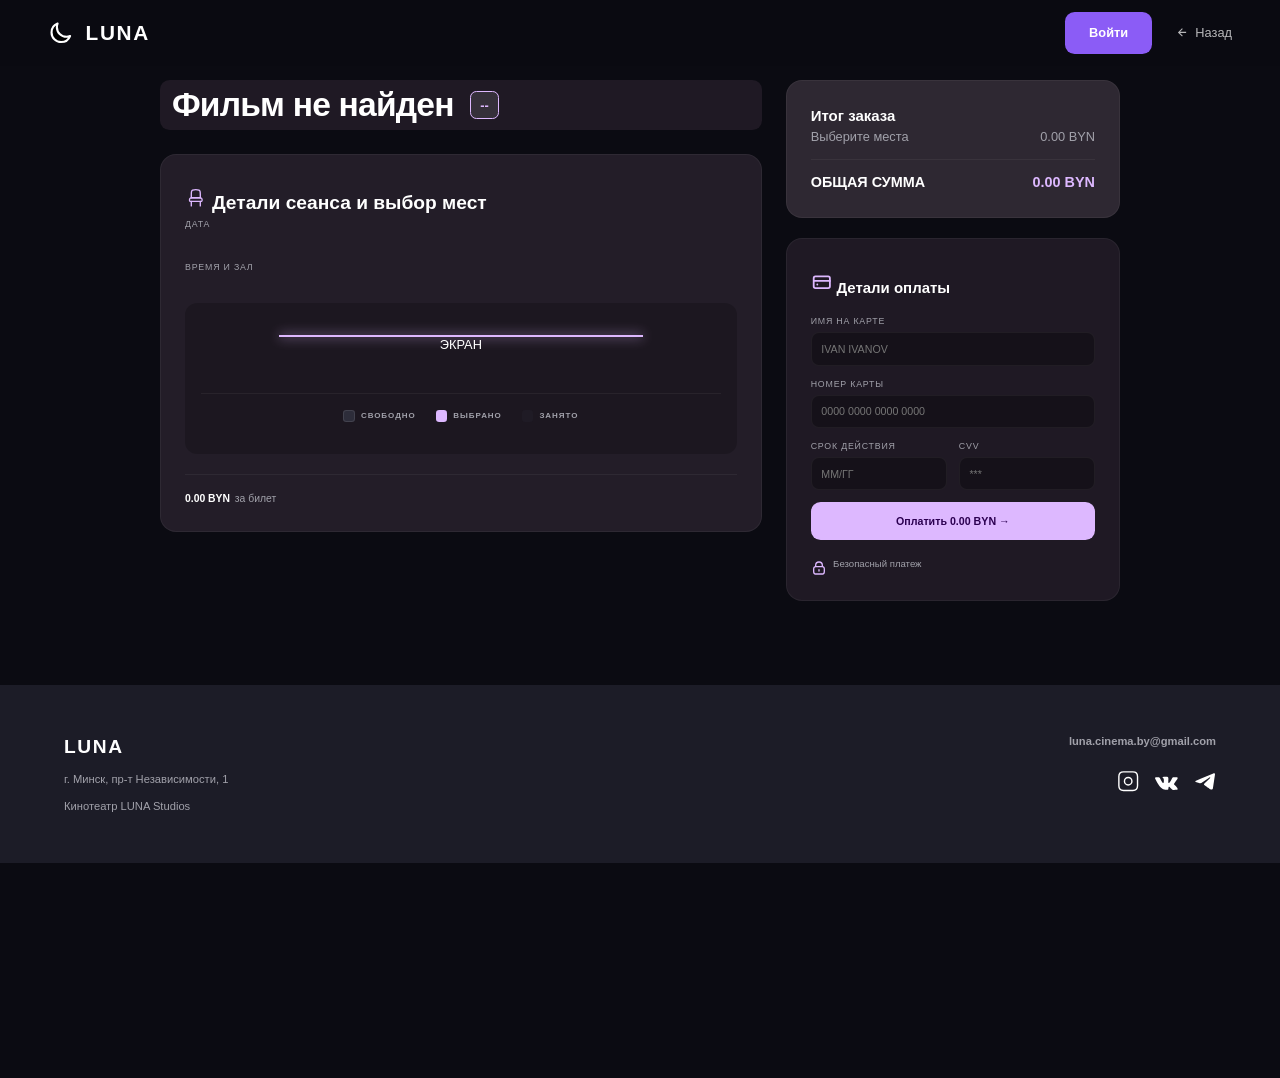
==== tickets/tickets.html @ 0616e710 "Added page for buy tickets" ====
<!doctype html>
<html lang="ru">
  <head>
    <meta charset="UTF-8" />
    <meta name="viewport" content="width=device-width, initial-scale=1.0" />
    <title>LUNA — Оформление билетов</title>
    <link rel="stylesheet" href="../css/tickets.css" />
  </head>
  <body class="tickets-page">
    <header class="header">
      <div class="logo">
        <svg width="24px" height="24px" viewBox="0 0 24 24" role="img">
          <title>Логотип кинотеатра Luna</title>
          <path
            d="M3.32031 11.6835C3.32031 16.6541 7.34975 20.6835 12.3203 20.6835C16.1075 20.6835 19.3483 18.3443 20.6768 15.032C19.6402 15.4486 18.5059 15.6834 17.3203 15.6834C12.3497 15.6834 8.32031 11.654 8.32031 6.68342C8.32031 5.50338 8.55165 4.36259 8.96453 3.32996C5.65605 4.66028 3.32031 7.89912 3.32031 11.6835Z"
            stroke="#ffffff"
            stroke-width="2"
            stroke-linecap="round"
            stroke-linejoin="round"
          />
        </svg>
        <span>LUNA</span>
      </div>

      <div class="header-actions">
        <a href="../login/login.html" class="btn-login">Войти</a>
        <a href="../index.html" class="back-link">
          <svg
            width="16"
            height="16"
            viewBox="0 0 24 24"
            fill="none"
            role="img"
            stroke="currentColor"
            stroke-width="2"
          >
            <title>Стрелка назад</title>
            <path d="M19 12H5M12 19l-7-7 7-7" />
          </svg>
          Назад
        </a>
      </div>
    </header>

    <main class="container purchase-grid">
      <section class="selection-side">
        <div class="movie-main-info movie-card-bg">
          <h1 id="movie-title">Загрузка...</h1>
          <span class="age-badge" id="movie-age">--</span>
        </div>

        <div class="card selection-card-bg">
          <h2 class="card-title">
            <svg
              class="icons"
              width="27px"
              height="27px"
              viewBox="0 0 24 24"
              role="img"
              fill="none"
            >
              <title>Кресло</title>
              <path
                d="M17 21V16M7 21V16"
                stroke="#DDB8FF"
                stroke-width="1.5"
                stroke-linecap="round"
              />
              <path
                d="M15.4998 12H8.49977C6.84985 12 6.02489 12 5.51233 12.5858C5.22645 12.9125 5.10002 13.3503 5.0441 14.0008C4.96666 14.9018 4.92793 15.3523 5.22514 15.6762C5.52235 16 6.01482 16 6.99977 16H16.9998C17.9847 16 18.4772 16 18.7744 15.6762C19.0716 15.3523 19.0329 14.9018 18.9554 14.0008C18.8995 13.3503 18.7731 12.9125 18.4872 12.5858C17.9746 12 17.1497 12 15.4998 12Z"
                stroke="#DDB8FF"
                stroke-width="1.5"
              />
              <path
                d="M7 8C7 6.13077 7 5.19615 7.40192 4.5C7.66523 4.04394 8.04394 3.66523 8.5 3.40192C9.19615 3 10.1308 3 12 3C13.8692 3 14.8038 3 15.5 3.40192C15.9561 3.66523 16.3348 4.04394 16.5981 4.5C17 5.19615 17 6.13077 17 8V12H7V8Z"
                stroke="#DDB8FF"
                stroke-width="1.5"
              />
            </svg>
            Детали сеанса и выбор мест
          </h2>

          <div class="input-group">
            <label>ДАТА</label>
            <div class="chips" id="dates-container"></div>
          </div>

          <div class="input-group">
            <label>ВРЕМЯ И ЗАЛ</label>
            <div class="chips" id="times-container"></div>
          </div>

          <div class="hall-scheme">
            <div class="screen-line">ЭКРАН</div>
            <div class="seats-grid" id="seats-grid"></div>

            <div class="legend">
              <div class="legend-item">
                <span class="seat-icon free"></span> СВОБОДНО
              </div>
              <div class="legend-item">
                <span class="seat-icon selected"></span> ВЫБРАНО
              </div>
              <div class="legend-item">
                <span class="seat-icon busy"></span> ЗАНЯТО
              </div>
            </div>
          </div>

          <div class="price-display">
            <span class="price-label" id="price-per-ticket">0.00 BYN</span>
            <span class="price-label"> за билет</span>
          </div>
        </div>
      </section>

      <aside class="sidebar-side">
        <div class="card summary-card-bg">
          <h3>Итог заказа</h3>
          <div class="summary-line">
            <span id="summary-label">Выберите места</span>
            <span id="summary-price">0.00 BYN</span>
          </div>
          <div class="summary-total">
            <span>ОБЩАЯ СУММА</span>
            <span id="total-price">0.00 BYN</span>
          </div>
        </div>

        <div class="card payment-card-bg">
          <h3>
            <svg
              class="icons"
              width="27px"
              height="27px"
              viewBox="0 0 24 24"
              fill="none"
            >
              <title>Оплата</title>
              <rect
                x="3"
                y="6"
                width="18"
                height="13"
                rx="2"
                stroke="#DDB8FF"
                stroke-width="2"
              />
              <path
                d="M7 15H7.01"
                stroke="#DDB8FF"
                stroke-width="2"
                stroke-linecap="round"
              />
              <path
                d="M4 11H21"
                stroke="#DDB8FF"
                stroke-width="2"
                stroke-linecap="round"
              />
            </svg>
            Детали оплаты
          </h3>
          <form id="payment-form">
            <div class="field">
              <label>ИМЯ НА КАРТЕ</label>
              <input type="text" placeholder="IVAN IVANOV" required />
            </div>
            <div class="field">
              <label>НОМЕР КАРТЫ</label>
              <input type="text" placeholder="0000 0000 0000 0000" required />
            </div>
            <div class="field-row">
              <div class="field">
                <label>СРОК ДЕЙСТВИЯ</label>
                <input type="text" placeholder="ММ/ГГ" required />
              </div>
              <div class="field">
                <label>CVV</label>
                <input
                  type="password"
                  placeholder="***"
                  maxlength="3"
                  required
                />
              </div>
            </div>
            <button type="submit" class="pay-button">
              Оплатить <span id="btn-total">0.00 BYN</span> →
            </button>
          </form>
          <div class="secure-info">
            <svg
              class="icons"
              width="20px"
              height="20px"
              viewBox="0 0 24 24"
              role="img"
              fill="none"
              xmlns="http://www.w3.org/2000/svg"
            >
              <title>Замок</title>
              <path
                d="M12 14.5V16.5M7 10.0288C7.47142 10 8.05259 10 8.8
                         10H15.2C15.9474 10 16.5286 10 17 10.0288M7 10.0288C6.41168
                          10.0647 5.99429 10.1455 5.63803 10.327C5.07354 10.6146 4.6146 11.0735 4.32698 11.638C4 12.2798 4 13.1198 4 14.8V16.2C4 17.8802 4 18.7202 4.32698 19.362C4.6146 19.9265 5.07354 20.3854 5.63803 20.673C6.27976 21 7.11984 21 8.8 21H15.2C16.8802 21 17.7202 21 18.362 20.673C18.9265 20.3854 19.3854 19.9265 19.673 19.362C20 18.7202 20 17.8802 20 16.2V14.8C20 13.1198 20 12.2798 19.673 11.638C19.3854 11.0735 18.9265 10.6146 18.362 10.327C18.0057 10.1455 17.5883 10.0647 17 10.0288M7 10.0288V8C7 5.23858 9.23858 3 12 3C14.7614 3 17 5.23858 17 8V10.0288"
                stroke="#DDB8FF"
                stroke-width="2"
                stroke-linecap="round"
                stroke-linejoin="round"
              />
            </svg>
            Безопасный платеж
          </div>
        </div>
      </aside>
    </main>

    <div id="footer-place"></div>
    <script src="../components/common.js"></script>

    <script src="tickets.js"></script>
  </body>
</html>
---- css/tickets.css ----
* {
	margin: 0;
	padding: 0;
	box-sizing: border-box;
}

html,
body {
	overflow-x: hidden;
	position: relative;
	width: 100%;
	margin: 0;
	padding: 0;
}

body {
	background-color: #0b0b12;
	color: #fff;
	font-family: Inter, sans-serif;
	line-height: 1.5;
	zoom: 0.8;
}

.container {
	max-width: 1240px;
	margin: 0 auto;
	padding: 0 20px;
}

.header {
	display: flex;
	justify-content: space-between;
	align-items: center;
	padding: 15px 60px;
	position: fixed;
	top: 0;
	width: 100%;
	z-index: 1000;
	background: rgba(11, 11, 18, 0.95);
	backdrop-filter: blur(15px);
}
.header .logo {
	flex: 1;
	display: flex;
	align-items: center;
	gap: 15px;
	text-decoration: none;
}
.header .logo span {
	font-size: 26px;
	font-weight: 800;
	color: #fff;
	letter-spacing: 2px;
}
.header .logo svg {
	width: 32px;
	height: 32px;
}
.header .header-actions {
	display: flex;
	align-items: center;
	gap: 30px;
}

.btn-login {
	background: #8b5cf6;
	color: white;
	padding: 8px 14px;
	border: none;
	border-radius: 12px;
	font-weight: 600;
	cursor: pointer;
	transition: all 0.3s cubic-bezier(0.4, 0, 0.2, 1);
	text-decoration: none;
}
.btn-login:hover {
	transform: scale(1.05);
	box-shadow: 0 10px 20px rgba(139, 92, 246, 0.3);
	background: rgb(156.1976744186, 116.1656976744, 247.3343023256);
}

.btn-primary {
	background: #8b5cf6;
	color: white;
	padding: 18px 36px;
	border: none;
	border-radius: 14px;
	font-size: 1.1rem;
	font-weight: 700;
	cursor: pointer;
	transition: all 0.3s cubic-bezier(0.4, 0, 0.2, 1);
	text-decoration: none;
}
.btn-primary:hover {
	transform: scale(1.05);
	box-shadow: 0 12px 24px rgba(139, 92, 246, 0.4);
	background: rgb(156.1976744186, 116.1656976744, 247.3343023256);
}

.btn-outline {
	background: transparent;
	color: #fff;
	border: 2px solid rgba(255, 255, 255, 0.2);
	padding: 18px 38px;
	border-radius: 14px;
	font-size: 1.1rem;
	font-weight: 700;
	cursor: pointer;
	transition: all 0.3s ease;
}
.btn-outline:hover {
	border-color: #8b5cf6;
	background: rgba(139, 92, 246, 0.1);
	transform: scale(1.05);
}

.back-link {
	display: flex;
	align-items: center;
	gap: 8px;
	color: #fff;
	text-decoration: none;
	font-size: 16px;
	font-weight: 400;
	opacity: 0.7;
	transition: 0.3s;
}
.back-link:hover {
	opacity: 1;
}

.btn-login {
	background: #8b5cf6;
	color: white;
	padding: 14px 30px;
	border: none;
	border-radius: 12px;
	font-weight: 600;
	cursor: pointer;
	transition: all 0.3s cubic-bezier(0.4, 0, 0.2, 1);
	text-decoration: none;
}
.btn-login:hover {
	transform: scale(1.05);
	box-shadow: 0 10px 20px rgba(139, 92, 246, 0.3);
	background: rgb(156.1976744186, 116.1656976744, 247.3343023256);
}

.btn-primary {
	background: #8b5cf6;
	color: white;
	padding: 18px 36px;
	border: none;
	border-radius: 14px;
	font-size: 1.1rem;
	font-weight: 700;
	cursor: pointer;
	transition: all 0.3s cubic-bezier(0.4, 0, 0.2, 1);
	text-decoration: none;
}
.btn-primary:hover {
	transform: scale(1.05);
	box-shadow: 0 12px 24px rgba(139, 92, 246, 0.4);
	background: rgb(156.1976744186, 116.1656976744, 247.3343023256);
}

.btn-outline {
	background: transparent;
	color: #fff;
	border: 2px solid rgba(255, 255, 255, 0.2);
	padding: 18px 38px;
	border-radius: 14px;
	font-size: 1.1rem;
	font-weight: 700;
	cursor: pointer;
	transition: all 0.3s ease;
}
.btn-outline:hover {
	border-color: #8b5cf6;
	background: rgba(139, 92, 246, 0.1);
	transform: scale(1.05);
}

.footer {
	color: #a1a1aa;
	background-color: #1c1c27;
	padding: 60px 80px;
	display: flex;
	justify-content: space-between;
	margin-top: auto;
}
.footer-left {
	display: flex;
	flex-direction: column;
	gap: 12px;
}
.footer-logo {
	font-size: 24px;
	font-weight: 800;
	letter-spacing: 2px;
	color: #fff;
}
.footer-social-link {
	display: flex;
	flex-shrink: 0;
	text-decoration: none;
}
.footer-right {
	display: flex;
	flex-direction: column;
	align-items: flex-end;
	gap: 25px;
}
.footer p {
	color: #a1a1aa;
	font-size: 14px;
}
.footer-email {
	color: #a1a1aa;
	text-decoration: none;
	transition: 0.3s;
	font-weight: 600;
}
.footer-email:hover {
	color: #8b5cf6;
}
.footer-icons {
	display: flex;
	gap: 20px;
	align-items: center;
	min-width: -moz-fit-content;
	min-width: fit-content;
}
.footer-icon {
	width: 28px;
	height: 28px;
	display: block;
	overflow: visible;
	transition: 0.3s;
}
.footer-icon:hover {
	transform: translateY(-3px);
	filter: drop-shadow(0 0 5px #8b5cf6);
}

@media (width <= 1024px) {
	.header {
		padding: 20px 30px;
	}
}
@media (width <= 768px) {
	.header {
		padding: 10px 20px;
	}
	.header .logo {
		flex: 1;
	}
	.header .header-right {
		display: flex;
		order: 2;
		margin-right: 10px;
	}
	.header .btn-login {
		padding: 8px 16px;
		font-size: 13px;
	}
	.header .logo {
		gap: 10px;
	}
	.header .logo span {
		font-size: 18px;
		letter-spacing: 1px;
	}
	.header .logo svg {
		width: 24px;
		height: 24px;
	}
}
@media (width <= 480px) {
	.container {
		padding: 0 20px;
	}
	.header {
		padding: 10px 20px;
	}
	.header .logo span {
		font-size: 18px;
	}
	.btn-primary,
	.btn-outline {
		width: 100%;
		min-height: 56px;
		display: flex;
		justify-content: center;
		align-items: center;
		padding: 16px 20px;
		font-size: 1.1rem;
		border-radius: 14px;
	}
	.footer {
		padding: 40px 15px;
		flex-direction: column;
		align-items: center;
		gap: 30px;
	}
	.footer-right {
		align-items: center;
		gap: 15px;
	}
}
.card {
	border-radius: 20px;
	padding: 30px;
	margin-bottom: 25px;
	border: 1px solid rgba(255, 255, 255, 0.05);
}

.movie-card-bg {
	background-color: #1f1924;
}

.selection-card-bg {
	background-color: #231d28;
}

.summary-card-bg {
	background-color: #2e2832;
}

.payment-card-bg {
	background-color: #1f1924;
}

.purchase-grid {
	display: grid;
	grid-template-columns: 1.8fr 1fr;
	gap: 30px;
	align-items: start;
	padding-top: 100px;
	padding-bottom: 80px;
}
@media (width <= 992px) {
	.purchase-grid {
		grid-template-columns: 1fr;
		padding-top: 140px;
	}
}

.movie-main-info {
	border-radius: 12px;
	margin-bottom: 30px;
	display: flex;
	align-items: center;
	gap: 20px;
}
.movie-main-info h1 {
	margin-left: 15px;
	font-size: 42px;
	font-weight: 900;
	letter-spacing: -1px;
}
.movie-main-info .age-badge {
	padding: 4px 12px;
	background: rgba(255, 255, 255, 0.1);
	border: 2px solid #ddb8ff;
	border-radius: 8px;
	font-weight: 600;
	color: #ddb8ff;
	margin-right: 10px;
}

.input-group {
	margin-bottom: 25px;
}
.input-group label {
	display: block;
	font-size: 11px;
	color: #a1a1aa;
	margin-bottom: 12px;
	letter-spacing: 1px;
	text-transform: uppercase;
}

.chips {
	display: flex;
	flex-wrap: wrap;
	gap: 12px;
}
.chips .chip {
	padding: 12px 20px;
	background: rgba(255, 255, 255, 0.05);
	border: 1px solid rgba(255, 255, 255, 0.1);
	border-radius: 12px;
	color: #fff;
	cursor: pointer;
	transition: all 0.2s ease;
	font-size: 14px;
	font-weight: 500;
}
.chips .chip.active {
	background: #ddb8ff;
	color: #2c0051;
	border-color: #ddb8ff;
	font-weight: 700;
}

.hall-scheme {
	background: rgba(0, 0, 0, 0.2);
	padding: 40px 20px;
	border-radius: 15px;
	text-align: center;
	margin-top: 10px;
}
.hall-scheme .screen-line {
	width: 70%;
	height: 2px;
	background: #ddb8ff;
	margin: 0 auto 40px;
	box-shadow: 0 0 15px #ddb8ff;
}
.hall-scheme .seats-grid {
	display: grid;
	grid-template-columns: repeat(10, 30px);
	gap: 8px;
	justify-content: center;
	margin-bottom: 30px;
}
.hall-scheme .seats-grid .seat {
	width: 30px;
	height: 30px;
	border-radius: 6px;
	background: #2d2d3a;
	cursor: pointer;
	transition: background 0.1s ease;
}
.hall-scheme .seats-grid .seat.selected {
	background: #ddb8ff;
	box-shadow: 0 0 12px rgba(221, 184, 255, 0.6);
}
.hall-scheme .seats-grid .seat.busy {
	opacity: 0.1;
	cursor: not-allowed;
}

.legend {
	display: flex;
	justify-content: center;
	gap: 25px;
	margin-top: 30px;
	padding-top: 20px;
	border-top: 1px solid rgba(255, 255, 255, 0.05);
}
.legend .legend-item {
	display: flex;
	align-items: center;
	gap: 8px;
	color: #a1a1aa;
	font-size: 10px;
	font-weight: 600;
	text-transform: uppercase;
	letter-spacing: 1.2px;
}
.legend .seat-icon {
	width: 14px;
	height: 14px;
	border-radius: 4px;
}
.legend .seat-icon.free {
	background: #2d2d3a;
	border: 1px solid rgba(255, 255, 255, 0.1);
}
.legend .seat-icon.selected {
	background: #ddb8ff;
}
.legend .seat-icon.busy {
	background: #2d2d3a;
	opacity: 0.2;
}

.price-display {
	display: flex;
	align-items: baseline;
	gap: 6px;
	margin-top: 25px;
	padding-top: 20px;
	border-top: 1px solid rgba(255, 255, 255, 0.05);
}
.price-display .price-label {
	font-size: 13px;
	color: #a1a1aa;
	font-weight: 500;
}
.price-display .price-label#price-per-ticket {
	color: #fff;
	font-weight: 700;
}

.summary-line {
	display: flex;
	justify-content: space-between;
	margin-bottom: 15px;
	color: #a1a1aa;
}

.summary-total {
	display: flex;
	justify-content: space-between;
	border-top: 1px solid rgba(255, 255, 255, 0.05);
	padding-top: 15px;
	font-weight: 800;
	font-size: 18px;
}
.summary-total #total-price {
	color: #ddb8ff;
}

#payment-form {
	margin-top: 20px;
}
#payment-form .field {
	margin-bottom: 15px;
}
#payment-form .field label {
	display: block;
	margin-bottom: 5px;
	font-size: 11px;
	color: #a1a1aa;
	letter-spacing: 1px;
}
#payment-form .field input {
	width: 100%;
	padding: 12px;
	background: rgba(0, 0, 0, 0.3);
	border: 1px solid rgba(255, 255, 255, 0.05);
	border-radius: 10px;
	color: white;
	outline: none;
}
#payment-form .field input:focus {
	border-color: #ddb8ff;
}
#payment-form .field-row {
	display: grid;
	grid-template-columns: 1fr 1fr;
	gap: 15px;
}

.pay-button {
	width: 100%;
	padding: 16px;
	background: #ddb8ff;
	color: #2c0051;
	border: none;
	border-radius: 12px;
	font-weight: 700;
	cursor: pointer;
	transition: opacity 0.2s;
}
.pay-button:hover {
	opacity: 0.9;
}

.secure-info {
	display: flex;
	align-items: center;
	gap: 8px;
	margin-top: 15px;
	font-size: 12px;
	color: #a1a1aa;
}

.icons {
	margin-top: 10px;
}

@media (width <= 768px) {
	.purchase-grid {
		grid-template-columns: 1fr;
		padding-top: 80px;
		gap: 20px;
	}
	.movie-main-info {
		flex-direction: column;
		align-items: flex-start;
		gap: 10px;
		padding: 20px;
	}
	.movie-main-info h1 {
		margin-left: 0;
		font-size: 28px;
	}
	.hall-scheme {
		padding: 30px 10px;
		overflow-x: auto;
	}
	.hall-scheme .seats-grid {
		grid-template-columns: repeat(10, 25px);
		gap: 5px;
	}
	.hall-scheme .seats-grid .seat {
		width: 25px;
		height: 25px;
	}
	.hall-scheme .screen-line {
		width: 90%;
	}
	.legend {
		flex-wrap: wrap;
		gap: 12px;
		justify-content: flex-start;
	}
	.card {
		padding: 20px;
	}
	.pay-button {
		padding: 18px;
		font-size: 16px;
	}
}
@media (width <= 480px) {
	.hall-scheme .seats-grid {
		grid-template-columns: repeat(10, 20px);
		gap: 4px;
	}
	.hall-scheme .seats-grid .seat {
		width: 20px;
		height: 20px;
	}
	.chips .chip {
		padding: 10px 14px;
		font-size: 12px;
	}
	.price-display {
		flex-direction: column;
		gap: 4px;
	}
} /*# sourceMappingURL=tickets.css.map */
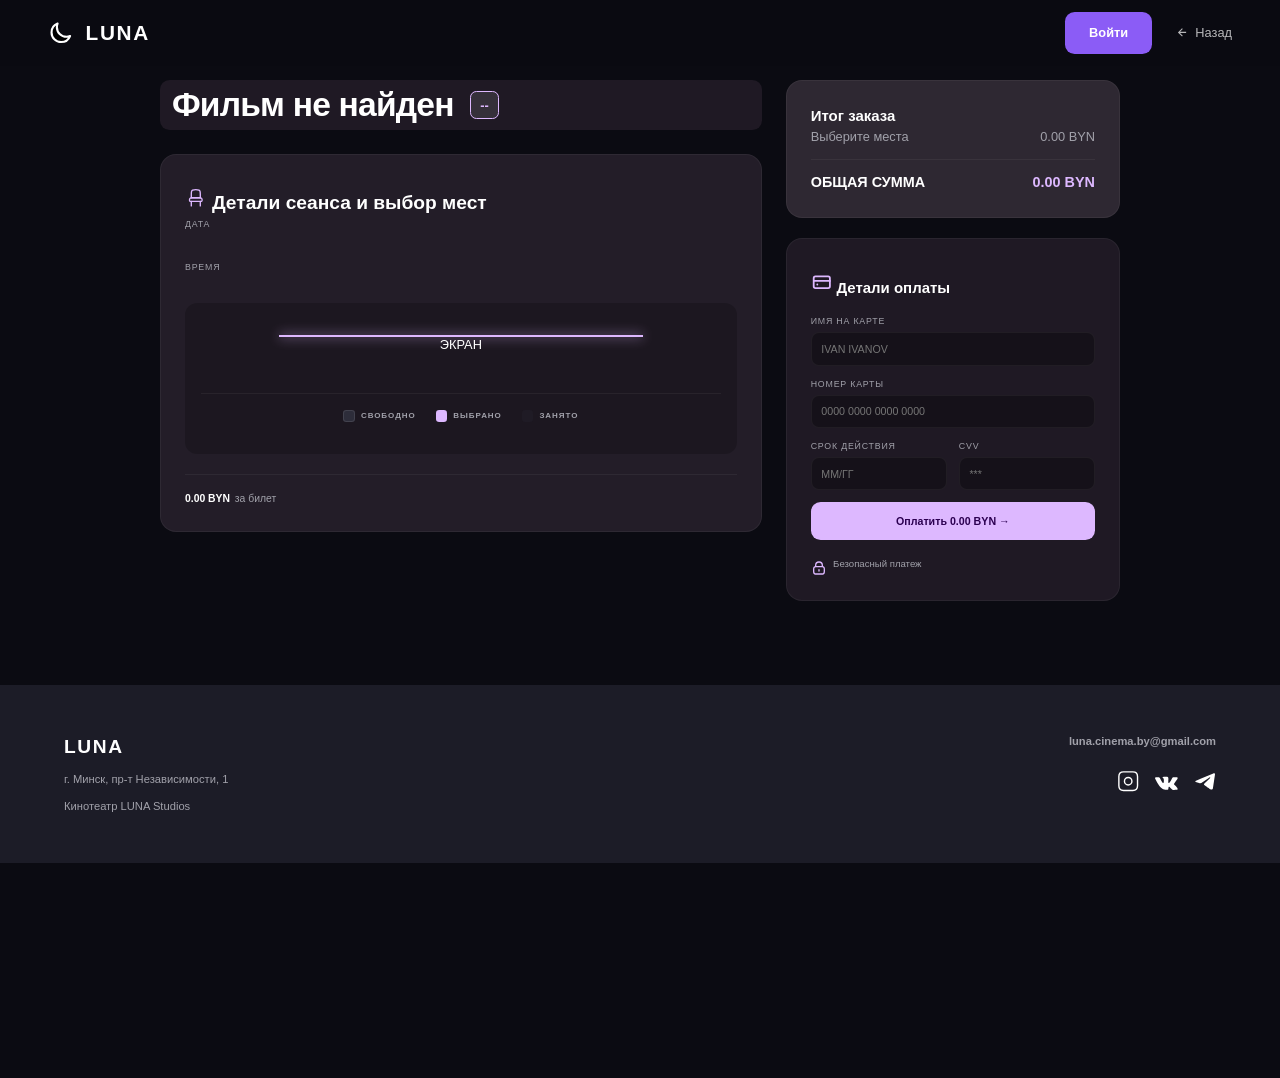
==== commit c88e775e: "Final" ====
--- a/tickets/tickets.html
+++ b/tickets/tickets.html
@@ -86,7 +86,7 @@
           </div>
 
           <div class="input-group">
-            <label>ВРЕМЯ И ЗАЛ</label>
+            <label>ВРЕМЯ</label>
             <div class="chips" id="times-container"></div>
           </div>
 
